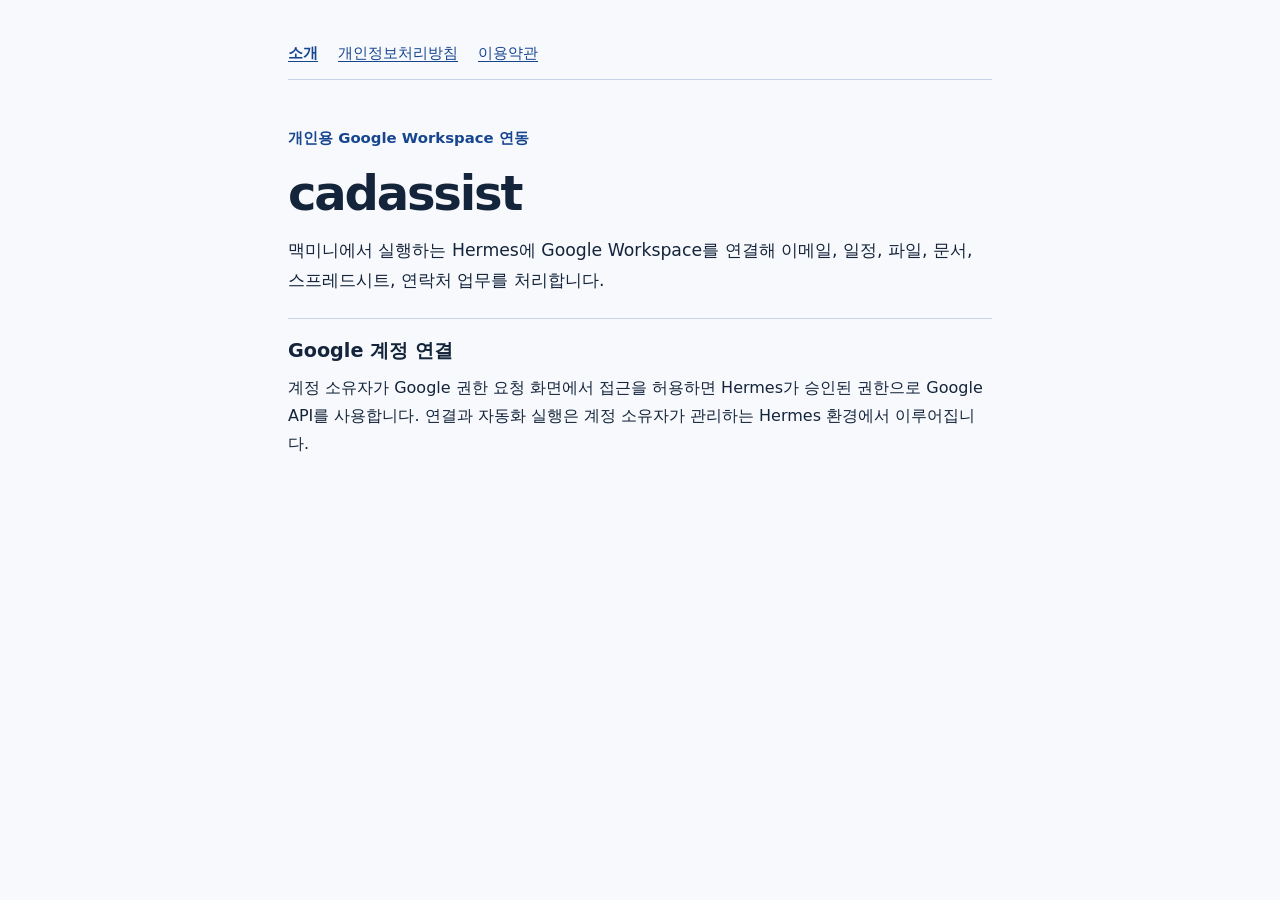
==== index.html @ ccfe4ccc "Add cadassist OAuth information pages" ====
<!doctype html>
<html lang="ko">
<head>
  <meta charset="utf-8">
  <meta name="viewport" content="width=device-width, initial-scale=1">
  <title>cadassist</title>
  <link rel="stylesheet" href="style.css">
</head>
<body>
  <nav aria-label="사이트 메뉴">
    <a href="index.html" aria-current="page">소개</a>
    <a href="privacy.html">개인정보처리방침</a>
    <a href="terms.html">이용약관</a>
  </nav>
  <main>
  <header>
    <p class="label">개인용 Google Workspace 연동</p>
    <h1>cadassist</h1>
    <p class="lead">맥미니에서 실행하는 Hermes에 Google Workspace를 연결해 이메일, 일정, 파일, 문서, 스프레드시트, 연락처 업무를 처리합니다.</p>
  </header>
  <section aria-labelledby="access">
    <h2 id="access">Google 계정 연결</h2>
    <p>계정 소유자가 Google 권한 요청 화면에서 접근을 허용하면 Hermes가 승인된 권한으로 Google API를 사용합니다. 연결과 자동화 실행은 계정 소유자가 관리하는 Hermes 환경에서 이루어집니다.</p>
  </section>
  </main>
</body>
</html>
---- style.css ----
:root {
  color-scheme: light;
  font-family: Inter, system-ui, sans-serif;
  color: #14243a;
  background: #f7f9fd;
  line-height: 1.75;
}

body {
  width: min(100% - 2.5rem, 44rem);
  margin: 2.5rem auto;
}

nav {
  display: flex;
  flex-wrap: wrap;
  gap: 0.5rem 1.25rem;
  padding-bottom: 0.8rem;
  border-bottom: 1px solid #c7d4e6;
  font-size: 0.92rem;
}

a {
  color: #17468f;
  text-underline-offset: 0.22em;
}

nav a[aria-current="page"] {
  font-weight: 700;
}

header {
  padding: 2.25rem 0 0.8rem;
}

h1, h2 {
  margin: 0;
  line-height: 1.35;
  word-break: keep-all;
}

h1 {
  font-size: clamp(2rem, 6vw, 3rem);
  letter-spacing: -0.045em;
}

h2 {
  font-size: 1.2rem;
}

p {
  margin: 0.6rem 0;
  overflow-wrap: break-word;
}

.label {
  color: #17468f;
  font-size: 0.93rem;
  font-weight: 650;
}

.lead {
  font-size: 1.08rem;
}

section {
  border-top: 1px solid #c7d4e6;
  padding: 1.2rem 0 0.85rem;
}
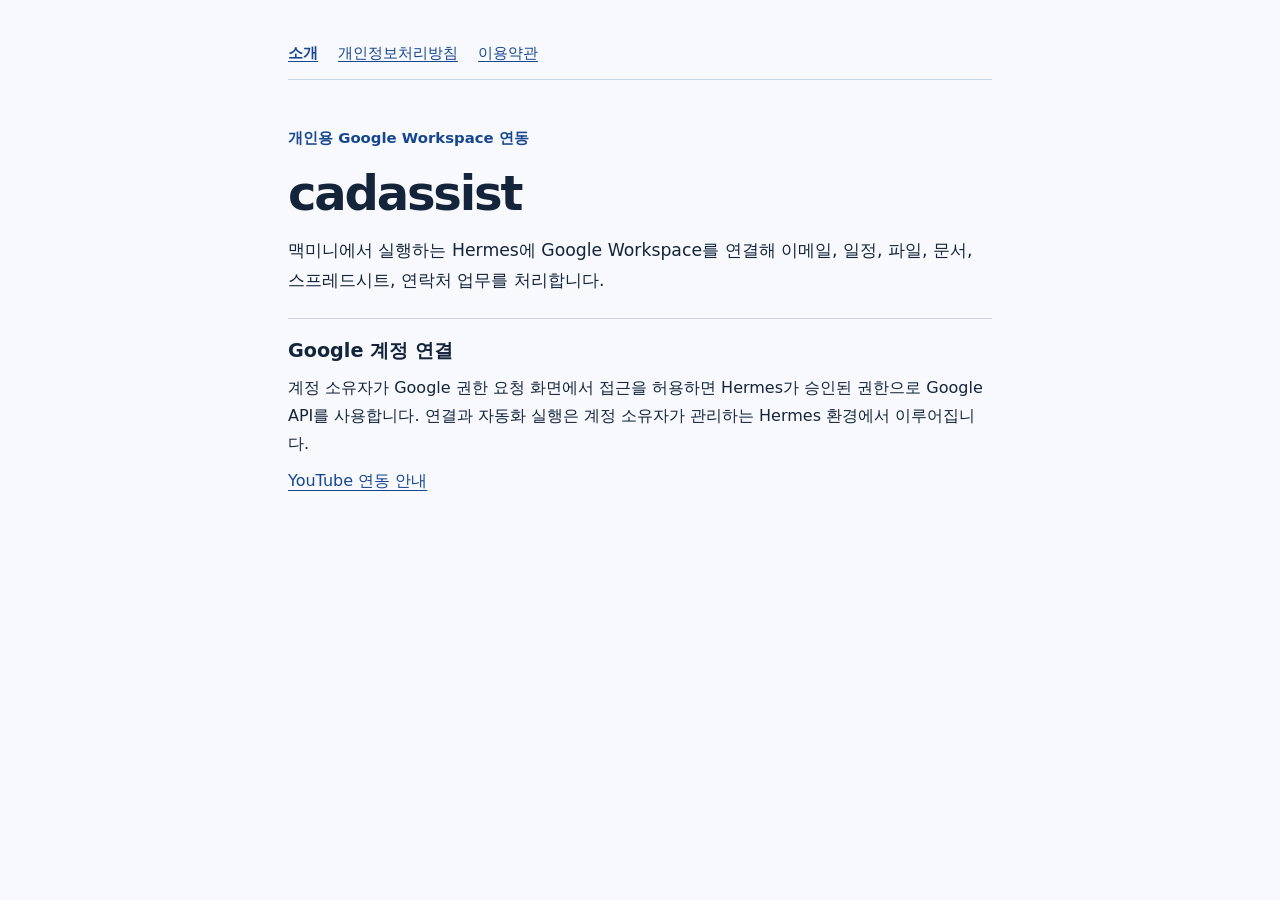
==== commit a7ee607c: "Add Hermes YouTube integration information pages" ====
--- a/index.html
+++ b/index.html
@@ -21,6 +21,7 @@
   <section aria-labelledby="access">
     <h2 id="access">Google 계정 연결</h2>
     <p>계정 소유자가 Google 권한 요청 화면에서 접근을 허용하면 Hermes가 승인된 권한으로 Google API를 사용합니다. 연결과 자동화 실행은 계정 소유자가 관리하는 Hermes 환경에서 이루어집니다.</p>
+    <p><a href="youtube/">YouTube 연동 안내</a></p>
   </section>
   </main>
 </body>
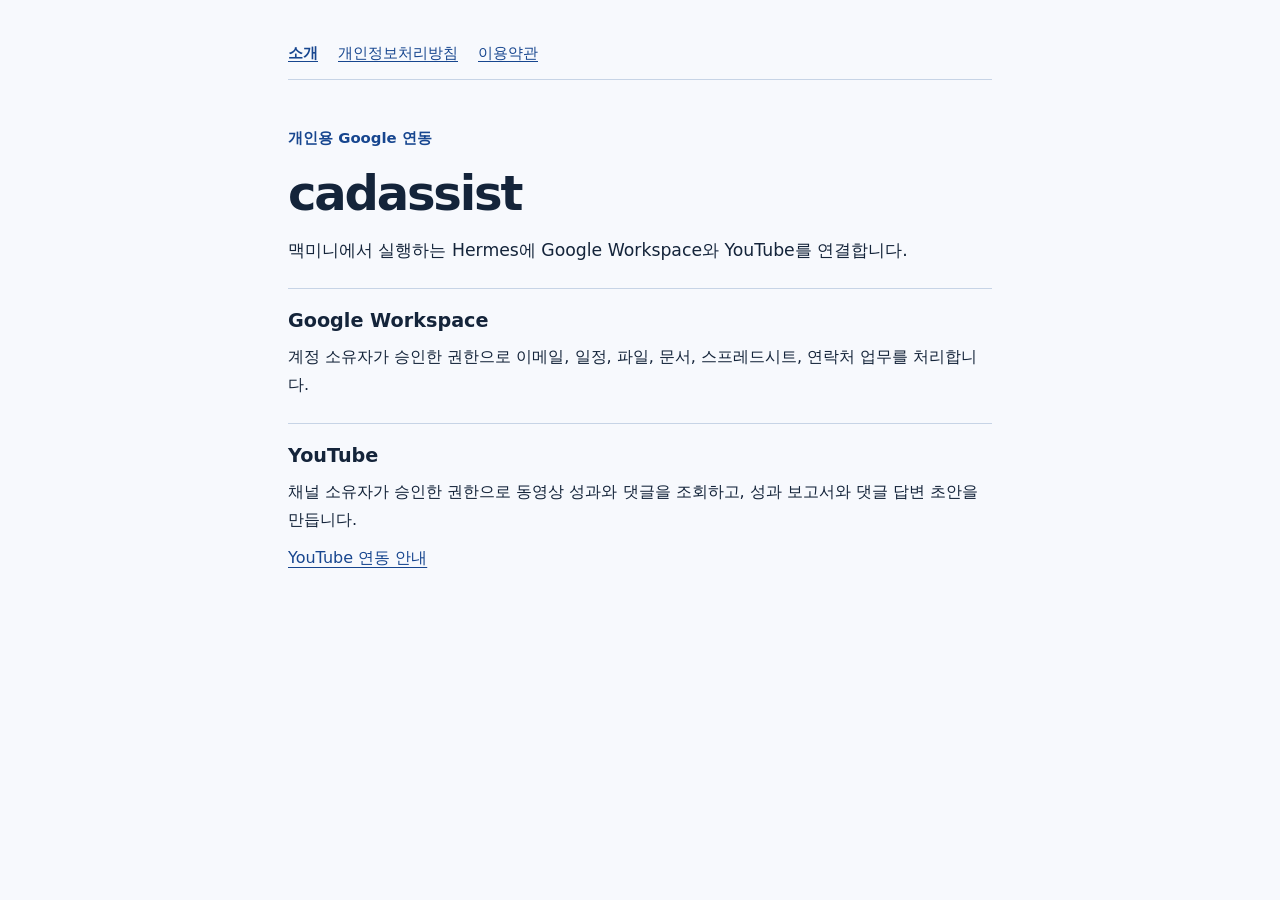
==== commit 1a226441: "Document YouTube in shared cadassist OAuth branding" ====
--- a/index.html
+++ b/index.html
@@ -14,13 +14,17 @@
   </nav>
   <main>
   <header>
-    <p class="label">개인용 Google Workspace 연동</p>
+    <p class="label">개인용 Google 연동</p>
     <h1>cadassist</h1>
-    <p class="lead">맥미니에서 실행하는 Hermes에 Google Workspace를 연결해 이메일, 일정, 파일, 문서, 스프레드시트, 연락처 업무를 처리합니다.</p>
+    <p class="lead">맥미니에서 실행하는 Hermes에 Google Workspace와 YouTube를 연결합니다.</p>
   </header>
   <section aria-labelledby="access">
-    <h2 id="access">Google 계정 연결</h2>
-    <p>계정 소유자가 Google 권한 요청 화면에서 접근을 허용하면 Hermes가 승인된 권한으로 Google API를 사용합니다. 연결과 자동화 실행은 계정 소유자가 관리하는 Hermes 환경에서 이루어집니다.</p>
+    <h2 id="access">Google Workspace</h2>
+    <p>계정 소유자가 승인한 권한으로 이메일, 일정, 파일, 문서, 스프레드시트, 연락처 업무를 처리합니다.</p>
+  </section>
+  <section aria-labelledby="youtube">
+    <h2 id="youtube">YouTube</h2>
+    <p>채널 소유자가 승인한 권한으로 동영상 성과와 댓글을 조회하고, 성과 보고서와 댓글 답변 초안을 만듭니다.</p>
     <p><a href="youtube/">YouTube 연동 안내</a></p>
   </section>
   </main>
